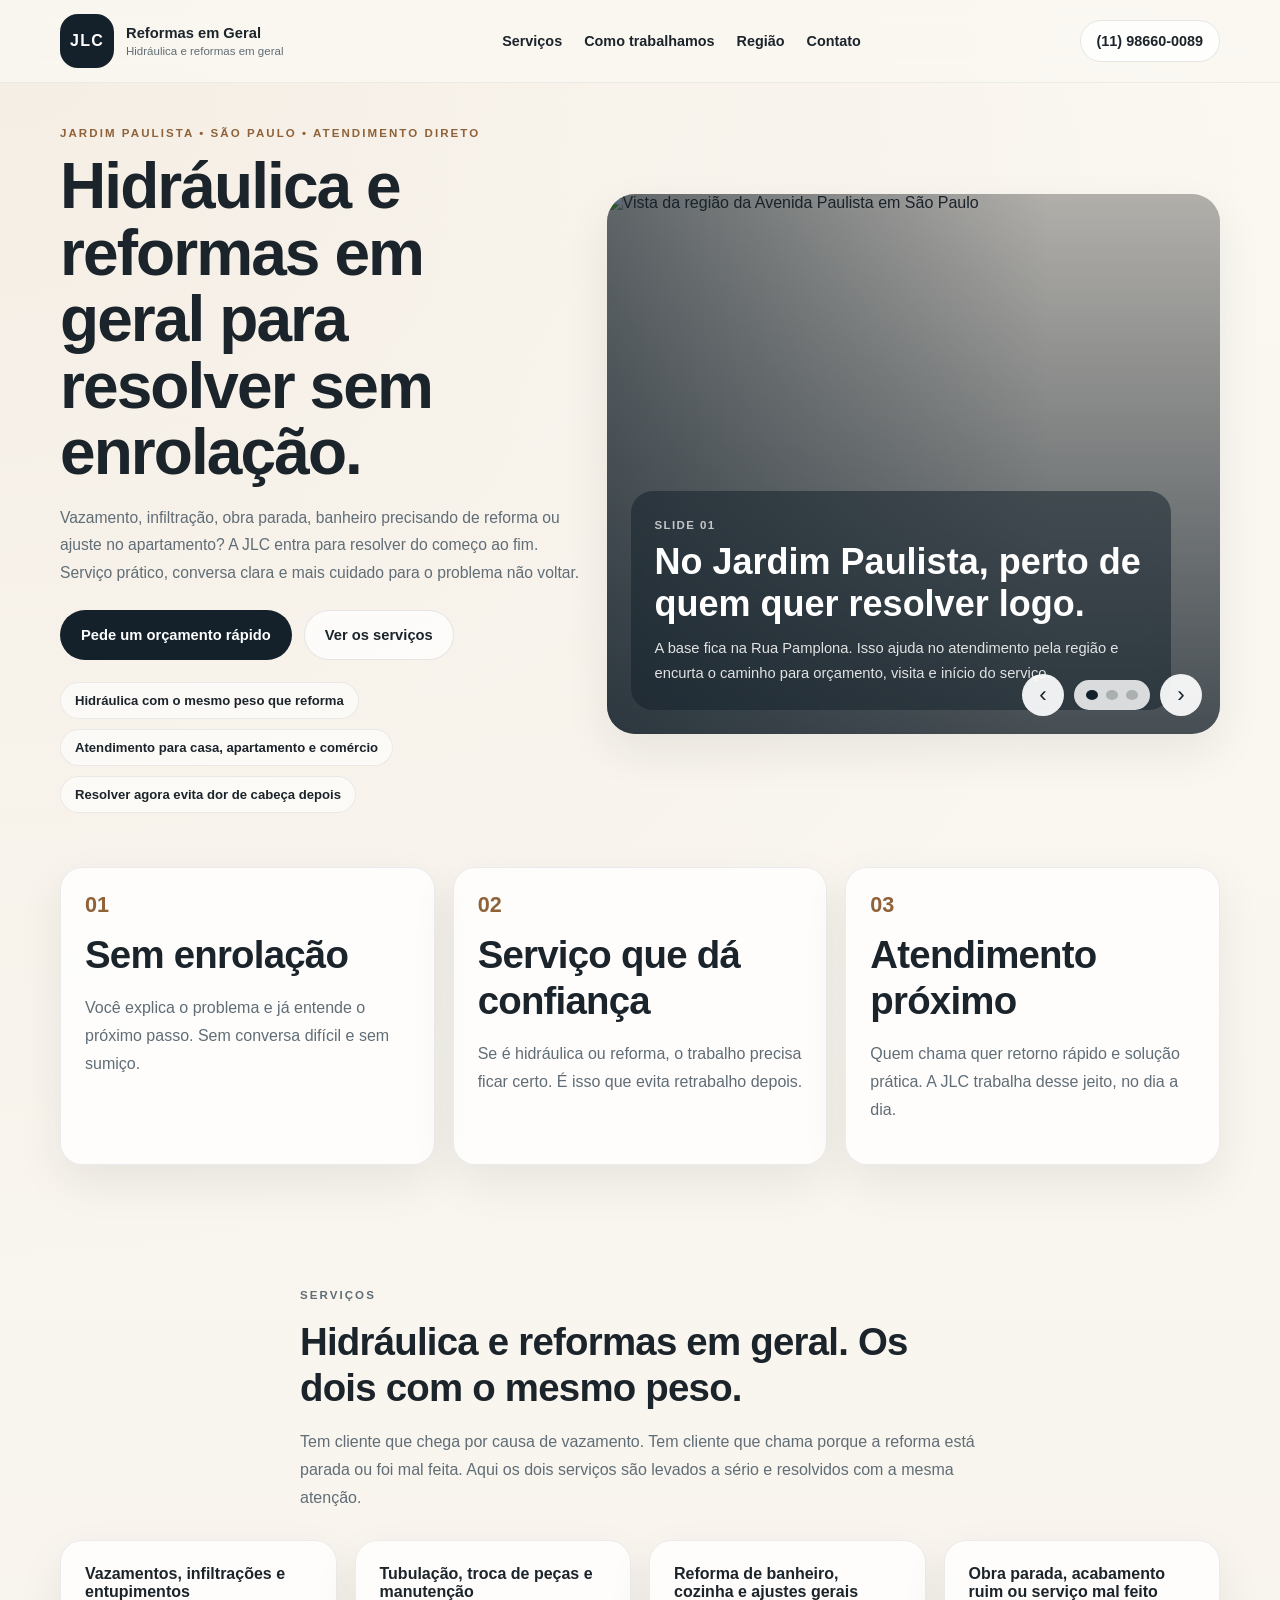
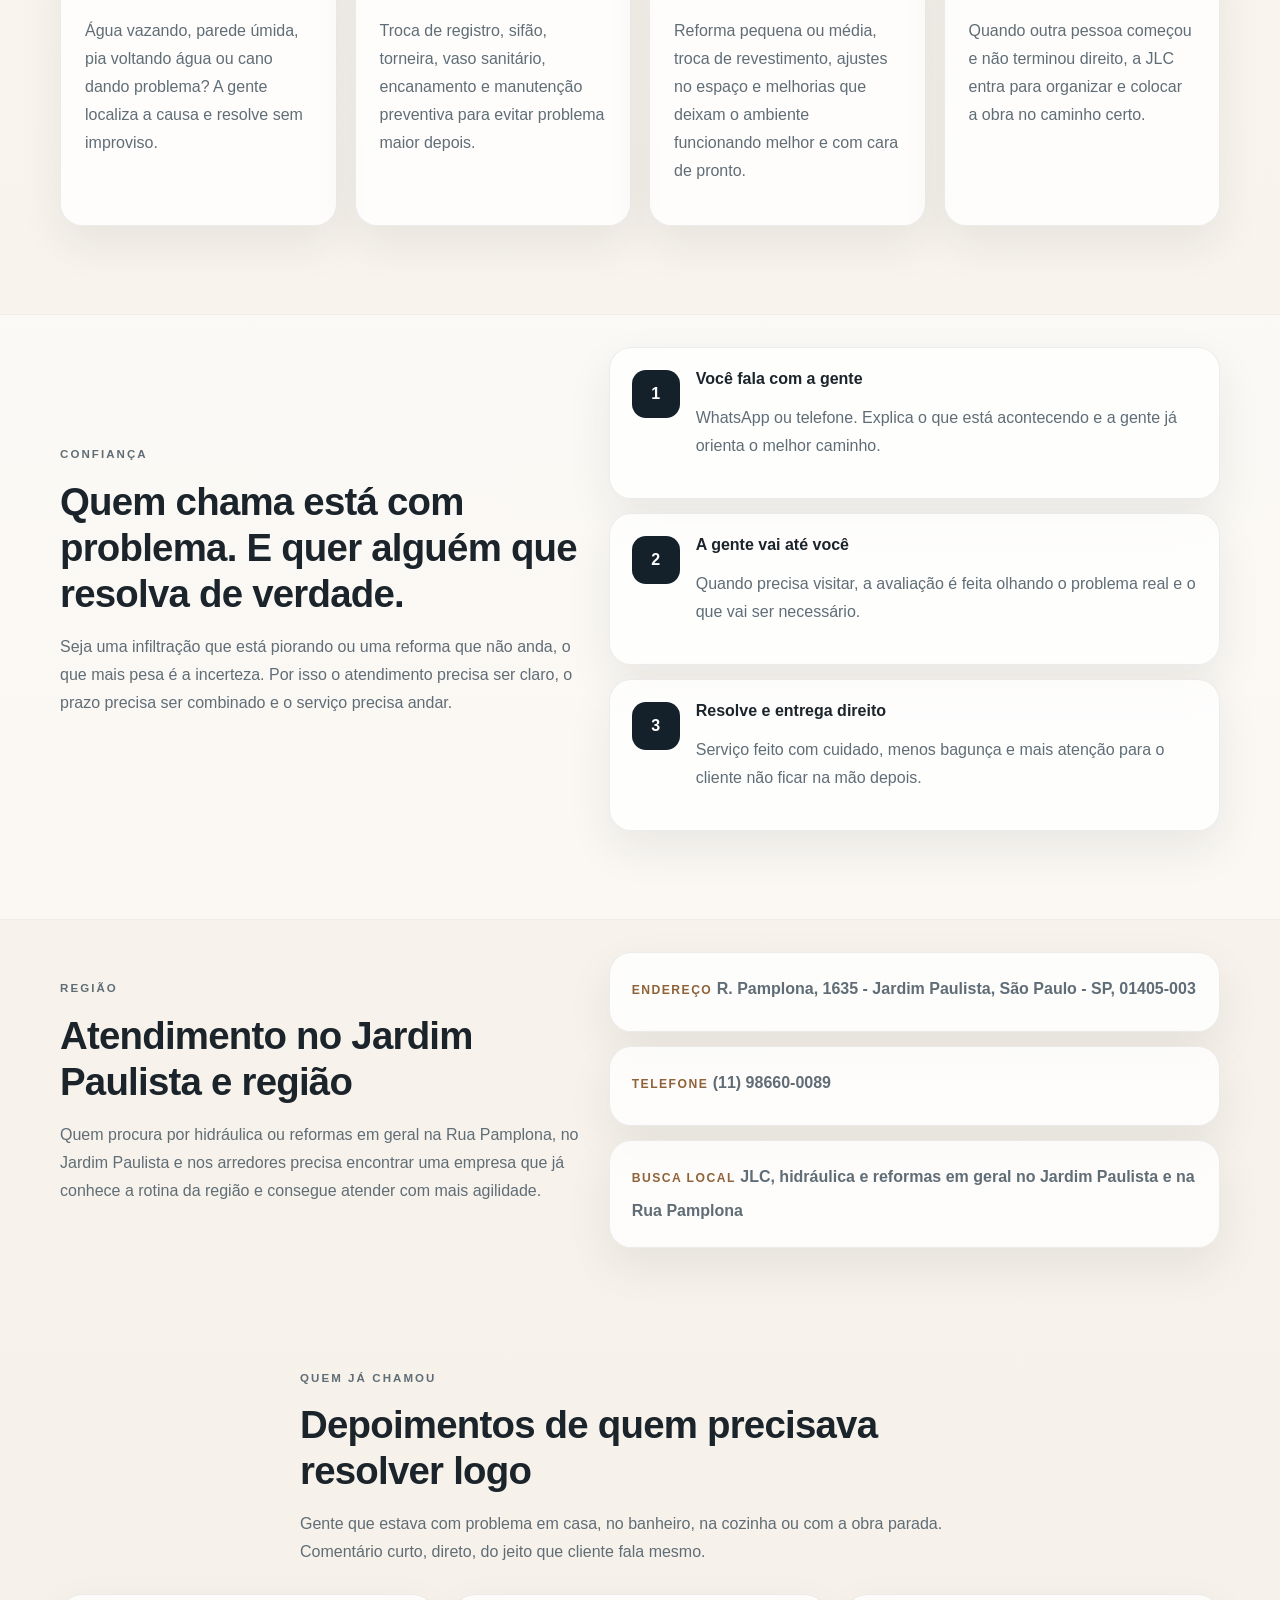
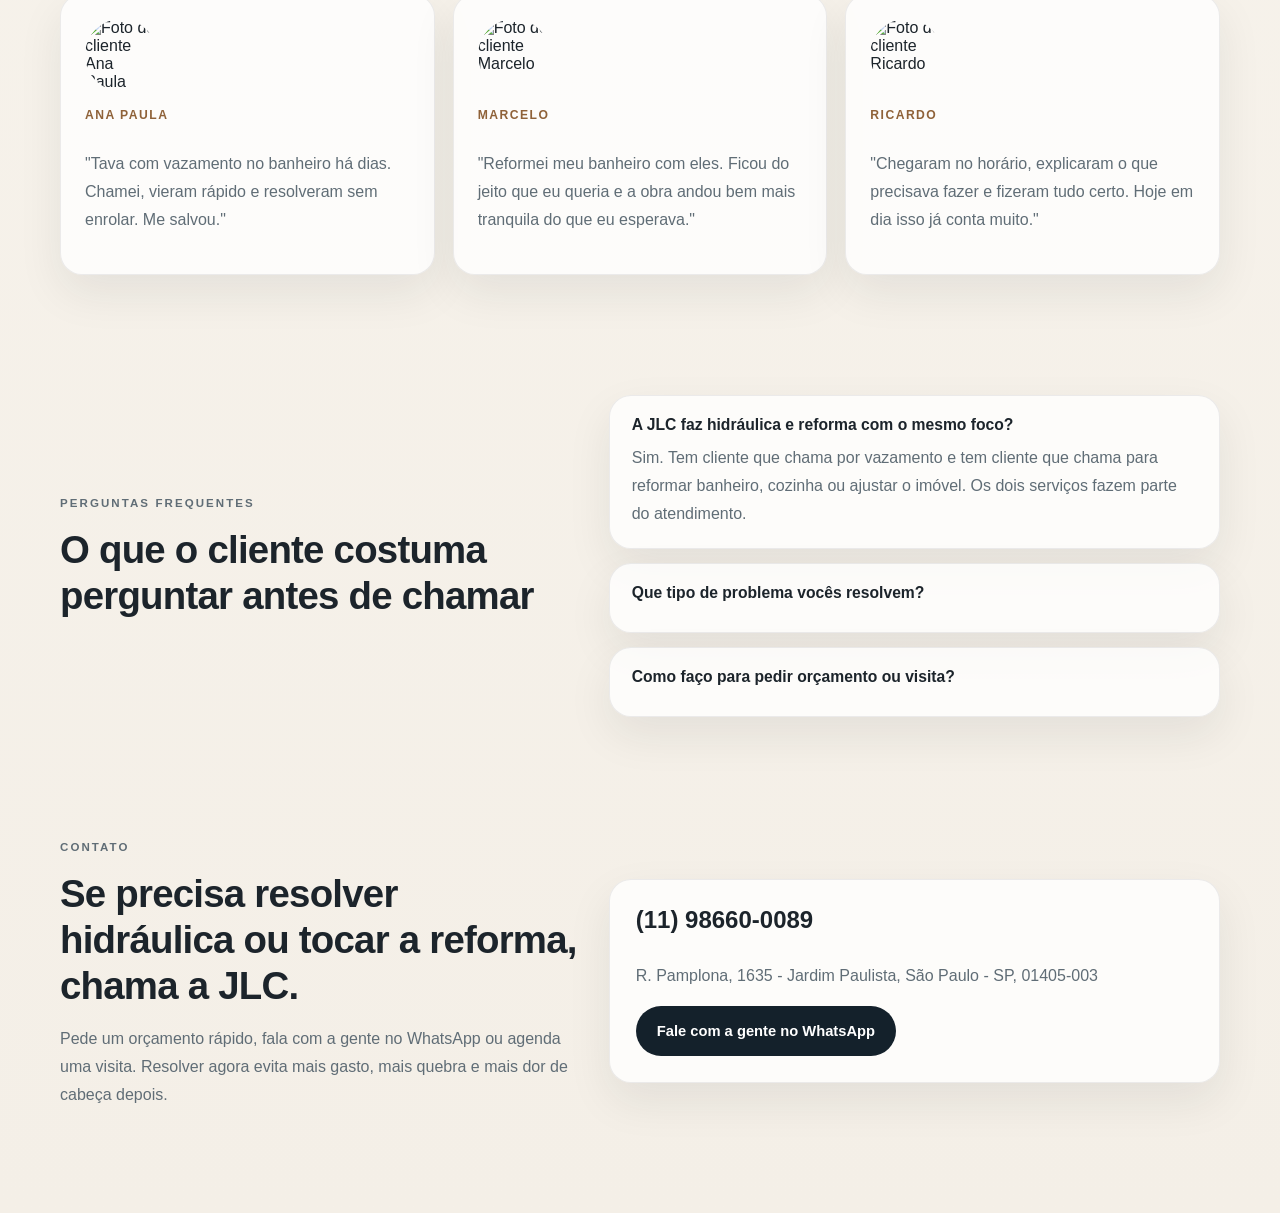
==== index.html @ eac8c49b "first commit: site JLC" ====
<!DOCTYPE html>
<html lang="pt-BR">
  <head>
    <meta charset="UTF-8" />
    <meta name="viewport" content="width=device-width, initial-scale=1.0" />
    <title>JLC Reformas em Geral | Hidráulica e Reformas em Geral no Jardim Paulista</title>
    <meta
      name="description"
      content="JLC Reformas em Geral no Jardim Paulista, São Paulo. Hidráulica e reformas em geral com atendimento direto, serviço bem feito e orçamento rápido no WhatsApp."
    />
    <meta
      name="keywords"
      content="JLC Reformas em Geral, hidráulica Jardim Paulista, reformas em geral Jardins, vazamento São Paulo, reforma banheiro Jardim Paulista"
    />
    <meta name="author" content="JLC Reformas em Geral" />
    <meta name="robots" content="index, follow" />
    <meta property="og:type" content="website" />
    <meta property="og:locale" content="pt_BR" />
    <meta
      property="og:title"
      content="JLC Reformas em Geral | Hidráulica e reformas em geral em São Paulo"
    />
    <meta
      property="og:description"
      content="Hidráulica e reformas em geral no Jardim Paulista, com atendimento direto e rápido."
    />
    <meta name="theme-color" content="#f4efe7" />
    <meta name="referrer" content="strict-origin-when-cross-origin" />
    <meta http-equiv="X-Content-Type-Options" content="nosniff" />
    <meta
      http-equiv="Content-Security-Policy"
      content="default-src 'self'; base-uri 'self'; object-src 'none'; script-src 'self'; style-src 'self' 'unsafe-inline' https://fonts.googleapis.com; font-src 'self' https://fonts.gstatic.com; img-src 'self' data: https://images.pexels.com; connect-src 'self'; upgrade-insecure-requests"
    />
    <meta
      http-equiv="Permissions-Policy"
      content="accelerometer=(), autoplay=(), camera=(), geolocation=(), gyroscope=(), magnetometer=(), microphone=(), payment=(), usb=()"
    />
    <link rel="preconnect" href="https://fonts.googleapis.com" />
    <link rel="preconnect" href="https://fonts.gstatic.com" crossorigin />
    <link
      href="https://fonts.googleapis.com/css2?family=Montserrat:wght@400;500;600;700;800&display=swap"
      rel="stylesheet"
    />
    <link rel="stylesheet" href="styles.css" />
    <script type="application/ld+json">
      {
        "@context": "https://schema.org",
        "@type": "LocalBusiness",
        "name": "JLC Reformas em Geral",
        "telephone": "+55-11-98660-0089",
        "address": {
          "@type": "PostalAddress",
          "streetAddress": "R. Pamplona, 1635 - Jardim Paulista",
          "addressLocality": "São Paulo",
          "addressRegion": "SP",
          "postalCode": "01405-003",
          "addressCountry": "BR"
        },
        "areaServed": "São Paulo",
        "priceRange": "$$",
        "description": "Empresa de reformas em geral com foco em hidráulica, manutenção e reparos no Jardim Paulista e região."
      }
    </script>
  </head>
  <body>
    <header class="site-header">
      <div class="container topbar">
        <a class="brand" href="#topo" aria-label="JLC Reformas em Geral">
          <span class="brand-badge">JLC</span>
          <span class="brand-text">
            <strong>Reformas em Geral</strong>
            <small>Hidráulica e reformas em geral</small>
          </span>
        </a>

        <nav class="nav" aria-label="Principal">
          <a href="#servicos">Serviços</a>
          <a href="#como-trabalhamos">Como trabalhamos</a>
          <a href="#regiao">Região</a>
          <a href="#contato">Contato</a>
        </nav>

        <a class="header-cta" href="tel:+5511986600089">(11) 98660-0089</a>
      </div>
    </header>

    <main id="topo">
      <section class="hero">
        <div class="container hero-shell">
          <div class="hero-copy" data-reveal>
            <p class="eyebrow">Jardim Paulista • São Paulo • atendimento direto</p>
            <h1>Hidráulica e reformas em geral para resolver sem enrolação.</h1>
            <p class="hero-lead">
              Vazamento, infiltração, obra parada, banheiro precisando de reforma ou ajuste no
              apartamento? A JLC entra para resolver do começo ao fim. Serviço prático, conversa
              clara e mais cuidado para o problema não voltar.
            </p>

            <div class="hero-actions">
              <a
                class="button button-primary"
                href="https://wa.me/5511986600089?text=Ol%C3%A1%2C%20quero%20um%20or%C3%A7amento%20com%20a%20JLC%20Reformas%20em%20Geral."
                target="_blank"
                rel="noopener noreferrer"
              >
                Pede um orçamento rápido
              </a>
              <a class="button button-secondary" href="#servicos">Ver os serviços</a>
            </div>

            <ul class="hero-points">
              <li>Hidráulica com o mesmo peso que reforma</li>
              <li>Atendimento para casa, apartamento e comércio</li>
              <li>Resolver agora evita dor de cabeça depois</li>
            </ul>
          </div>

          <div class="hero-slider" aria-label="Carrossel principal">
            <div class="slides">
              <article class="slide is-active" data-slide>
                <img
                  src="https://images.pexels.com/photos/29279918/pexels-photo-29279918.jpeg?auto=compress&cs=tinysrgb&w=1600"
                  alt="Vista da região da Avenida Paulista em São Paulo"
                  width="1600"
                  height="900"
                  fetchpriority="high"
                  decoding="async"
                  referrerpolicy="no-referrer"
                />
                <div class="slide-overlay"></div>
                <div class="slide-content">
                  <span class="slide-tag">Slide 01</span>
                  <h2>No Jardim Paulista, perto de quem quer resolver logo.</h2>
                  <p>
                    A base fica na Rua Pamplona. Isso ajuda no atendimento pela região e encurta o
                    caminho para orçamento, visita e início do serviço.
                  </p>
                </div>
              </article>

              <article class="slide" data-slide>
                <img
                  src="https://images.pexels.com/photos/5493654/pexels-photo-5493654.jpeg?auto=compress&cs=tinysrgb&w=1600"
                  alt="Profissional trabalhando em uma reforma interna"
                  width="1600"
                  height="900"
                  loading="lazy"
                  decoding="async"
                  referrerpolicy="no-referrer"
                />
                <div class="slide-overlay"></div>
                <div class="slide-content">
                  <span class="slide-tag">Slide 02</span>
                  <h2>Vazamento e infiltração não esperam.</h2>
                  <p>
                    Quando a água começa a dar prejuízo, cada hora pesa. A ideia é agir rápido e
                    fazer o serviço direito, sem remendo mal feito.
                  </p>
                </div>
              </article>

              <article class="slide" data-slide>
                <img
                  src="https://images.pexels.com/photos/7214445/pexels-photo-7214445.jpeg?auto=compress&cs=tinysrgb&w=1600"
                  alt="Ambiente pronto após reforma com acabamento limpo"
                  width="1600"
                  height="900"
                  loading="lazy"
                  decoding="async"
                  referrerpolicy="no-referrer"
                />
                <div class="slide-overlay"></div>
                <div class="slide-content">
                  <span class="slide-tag">Slide 03</span>
                  <h2>Se a obra precisa andar, a reforma também entra forte.</h2>
                  <p>
                    Banheiro, cozinha, ajustes no imóvel e melhorias gerais podem ser resolvidos com
                    a mesma equipe. Você chama uma vez e já encaminha tudo.
                  </p>
                </div>
              </article>
            </div>

            <div class="slider-controls">
              <button class="slider-button" type="button" data-action="prev" aria-label="Slide anterior">
                ‹
              </button>
              <div class="slider-dots" aria-label="Indicadores do carrossel">
                <button class="dot is-active" type="button" data-dot="0" aria-label="Ir para slide 1"></button>
                <button class="dot" type="button" data-dot="1" aria-label="Ir para slide 2"></button>
                <button class="dot" type="button" data-dot="2" aria-label="Ir para slide 3"></button>
              </div>
              <button class="slider-button" type="button" data-action="next" aria-label="Próximo slide">
                ›
              </button>
            </div>
          </div>
        </div>
      </section>

      <section class="highlights">
        <div class="container highlights-grid">
          <article class="highlight-card" data-reveal>
            <span>01</span>
            <h2>Sem enrolação</h2>
            <p>Você explica o problema e já entende o próximo passo. Sem conversa difícil e sem sumiço.</p>
          </article>
          <article class="highlight-card" data-reveal>
            <span>02</span>
            <h2>Serviço que dá confiança</h2>
            <p>Se é hidráulica ou reforma, o trabalho precisa ficar certo. É isso que evita retrabalho depois.</p>
          </article>
          <article class="highlight-card" data-reveal>
            <span>03</span>
            <h2>Atendimento próximo</h2>
            <p>Quem chama quer retorno rápido e solução prática. A JLC trabalha desse jeito, no dia a dia.</p>
          </article>
        </div>
      </section>

      <section class="section" id="servicos">
        <div class="container section-head" data-reveal>
          <p class="eyebrow">Serviços</p>
          <h2>Hidráulica e reformas em geral. Os dois com o mesmo peso.</h2>
          <p>
            Tem cliente que chega por causa de vazamento. Tem cliente que chama porque a reforma está
            parada ou foi mal feita. Aqui os dois serviços são levados a sério e resolvidos com a
            mesma atenção.
          </p>
        </div>

        <div class="container services-grid">
          <article class="service-card" data-reveal>
            <h3>Vazamentos, infiltrações e entupimentos</h3>
            <p>
              Água vazando, parede úmida, pia voltando água ou cano dando problema? A gente localiza
              a causa e resolve sem improviso.
            </p>
          </article>
          <article class="service-card" data-reveal>
            <h3>Tubulação, troca de peças e manutenção</h3>
            <p>
              Troca de registro, sifão, torneira, vaso sanitário, encanamento e manutenção
              preventiva para evitar problema maior depois.
            </p>
          </article>
          <article class="service-card" data-reveal>
            <h3>Reforma de banheiro, cozinha e ajustes gerais</h3>
            <p>
              Reforma pequena ou média, troca de revestimento, ajustes no espaço e melhorias que
              deixam o ambiente funcionando melhor e com cara de pronto.
            </p>
          </article>
          <article class="service-card" data-reveal>
            <h3>Obra parada, acabamento ruim ou serviço mal feito</h3>
            <p>
              Quando outra pessoa começou e não terminou direito, a JLC entra para organizar e
              colocar a obra no caminho certo.
            </p>
          </article>
        </div>
      </section>

      <section class="section section-soft" id="como-trabalhamos">
        <div class="container process-layout">
          <div class="process-copy" data-reveal>
            <p class="eyebrow">Confiança</p>
            <h2>Quem chama está com problema. E quer alguém que resolva de verdade.</h2>
            <p>
              Seja uma infiltração que está piorando ou uma reforma que não anda, o que mais pesa é
              a incerteza. Por isso o atendimento precisa ser claro, o prazo precisa ser combinado e
              o serviço precisa andar.
            </p>
          </div>

          <div class="process-steps">
            <article class="step-card" data-reveal>
              <strong>1</strong>
              <div>
                <h3>Você fala com a gente</h3>
                <p>WhatsApp ou telefone. Explica o que está acontecendo e a gente já orienta o melhor caminho.</p>
              </div>
            </article>
            <article class="step-card" data-reveal>
              <strong>2</strong>
              <div>
                <h3>A gente vai até você</h3>
                <p>Quando precisa visitar, a avaliação é feita olhando o problema real e o que vai ser necessário.</p>
              </div>
            </article>
            <article class="step-card" data-reveal>
              <strong>3</strong>
              <div>
                <h3>Resolve e entrega direito</h3>
                <p>Serviço feito com cuidado, menos bagunça e mais atenção para o cliente não ficar na mão depois.</p>
              </div>
            </article>
          </div>
        </div>
      </section>

      <section class="section" id="regiao">
        <div class="container local-layout">
          <div class="section-head section-head-left" data-reveal>
            <p class="eyebrow">Região</p>
            <h2>Atendimento no Jardim Paulista e região</h2>
            <p>
              Quem procura por hidráulica ou reformas em geral na Rua Pamplona, no Jardim Paulista e
              nos arredores precisa encontrar uma empresa que já conhece a rotina da região e
              consegue atender com mais agilidade.
            </p>
          </div>

          <div class="local-cards">
            <article class="local-card" data-reveal>
              <span>Endereço</span>
              <strong>R. Pamplona, 1635 - Jardim Paulista, São Paulo - SP, 01405-003</strong>
            </article>
            <article class="local-card" data-reveal>
              <span>Telefone</span>
              <strong><a href="tel:+5511986600089">(11) 98660-0089</a></strong>
            </article>
            <article class="local-card" data-reveal>
              <span>Busca local</span>
              <strong>JLC, hidráulica e reformas em geral no Jardim Paulista e na Rua Pamplona</strong>
            </article>
          </div>
        </div>
      </section>

      <section class="section reviews">
        <div class="container section-head" data-reveal>
          <p class="eyebrow">Quem já chamou</p>
          <h2>Depoimentos de quem precisava resolver logo</h2>
          <p>
            Gente que estava com problema em casa, no banheiro, na cozinha ou com a obra parada.
            Comentário curto, direto, do jeito que cliente fala mesmo.
          </p>
        </div>

        <div class="container review-grid">
          <article class="review-card" data-reveal>
            <img
              src="https://images.pexels.com/photos/33716419/pexels-photo-33716419.jpeg?auto=compress&cs=tinysrgb&w=240"
              alt="Foto de cliente Ana Paula"
              width="88"
              height="88"
              loading="lazy"
              decoding="async"
              referrerpolicy="no-referrer"
            />
            <span>Ana Paula</span>
            <p>"Tava com vazamento no banheiro há dias. Chamei, vieram rápido e resolveram sem enrolar. Me salvou."</p>
          </article>
          <article class="review-card" data-reveal>
            <img
              src="https://images.pexels.com/photos/31684417/pexels-photo-31684417.jpeg?auto=compress&cs=tinysrgb&w=240"
              alt="Foto de cliente Marcelo"
              width="88"
              height="88"
              loading="lazy"
              decoding="async"
              referrerpolicy="no-referrer"
            />
            <span>Marcelo</span>
            <p>"Reformei meu banheiro com eles. Ficou do jeito que eu queria e a obra andou bem mais tranquila do que eu esperava."</p>
          </article>
          <article class="review-card" data-reveal>
            <img
              src="https://images.pexels.com/photos/29284321/pexels-photo-29284321.jpeg?auto=compress&cs=tinysrgb&w=240"
              alt="Foto de cliente Ricardo"
              width="88"
              height="88"
              loading="lazy"
              decoding="async"
              referrerpolicy="no-referrer"
            />
            <span>Ricardo</span>
            <p>"Chegaram no horário, explicaram o que precisava fazer e fizeram tudo certo. Hoje em dia isso já conta muito."</p>
          </article>
        </div>
      </section>

      <section class="section faq-section">
        <div class="container faq-layout">
          <div class="section-head section-head-left" data-reveal>
            <p class="eyebrow">Perguntas frequentes</p>
            <h2>O que o cliente costuma perguntar antes de chamar</h2>
          </div>

          <div class="faq-list">
            <details open data-reveal>
              <summary>A JLC faz hidráulica e reforma com o mesmo foco?</summary>
              <p>
                Sim. Tem cliente que chama por vazamento e tem cliente que chama para reformar
                banheiro, cozinha ou ajustar o imóvel. Os dois serviços fazem parte do atendimento.
              </p>
            </details>
            <details data-reveal>
              <summary>Que tipo de problema vocês resolvem?</summary>
              <p>
                Vazamento, infiltração, entupimento, troca de tubulação, reforma de banheiro,
                cozinha, ajustes gerais e situações em que a obra ficou mal feita ou parada.
              </p>
            </details>
            <details data-reveal>
              <summary>Como faço para pedir orçamento ou visita?</summary>
              <p>
                O jeito mais rápido é falar com a gente no WhatsApp ou ligar no número
                <a href="tel:+5511986600089">(11) 98660-0089</a>.
              </p>
            </details>
          </div>
        </div>
      </section>
    </main>

    <footer class="site-footer" id="contato">
      <div class="container footer-shell">
        <div class="footer-copy" data-reveal>
          <p class="eyebrow">Contato</p>
          <h2>Se precisa resolver hidráulica ou tocar a reforma, chama a JLC.</h2>
          <p>
            Pede um orçamento rápido, fala com a gente no WhatsApp ou agenda uma visita. Resolver
            agora evita mais gasto, mais quebra e mais dor de cabeça depois.
          </p>
        </div>

        <div class="footer-card" data-reveal>
          <a class="footer-phone" href="tel:+5511986600089">(11) 98660-0089</a>
          <p>R. Pamplona, 1635 - Jardim Paulista, São Paulo - SP, 01405-003</p>
          <a
            class="button button-primary"
            href="https://wa.me/5511986600089?text=Ol%C3%A1%2C%20quero%20um%20or%C3%A7amento%20com%20a%20JLC%20Reformas%20em%20Geral."
            target="_blank"
            rel="noopener noreferrer"
          >
            Fale com a gente no WhatsApp
          </a>
        </div>
      </div>
    </footer>

    <script src="script.min.js" defer></script>
  </body>
</html>
---- styles.css ----
:root {
  --bg: #f4efe7;
  --bg-soft: #fbf8f2;
  --surface: #ffffff;
  --surface-strong: #14212b;
  --text: #1c242b;
  --muted: #606d76;
  --line: rgba(28, 36, 43, 0.1);
  --accent: #a97546;
  --accent-dark: #8f6239;
  --shadow: 0 18px 45px rgba(22, 34, 44, 0.08);
  --radius-xl: 28px;
  --radius-lg: 22px;
  --radius-md: 16px;
  --container: min(1160px, calc(100vw - 32px));
}

* {
  box-sizing: border-box;
}

html {
  scroll-behavior: smooth;
}

body {
  margin: 0;
  font-family: "Montserrat", sans-serif;
  color: var(--text);
  background:
    radial-gradient(circle at top left, rgba(169, 117, 70, 0.08), transparent 28%),
    linear-gradient(180deg, var(--bg-soft) 0%, var(--bg) 100%);
}

img {
  display: block;
  max-width: 100%;
}

a {
  color: inherit;
  text-decoration: none;
}

button,
a {
  -webkit-tap-highlight-color: transparent;
}

.container {
  width: var(--container);
  margin: 0 auto;
}

.site-header {
  position: sticky;
  top: 0;
  z-index: 20;
  backdrop-filter: blur(14px);
  background: rgba(251, 248, 242, 0.82);
  border-bottom: 1px solid rgba(28, 36, 43, 0.06);
}

.topbar {
  display: flex;
  align-items: center;
  justify-content: space-between;
  gap: 18px;
  min-height: 82px;
}

.brand {
  display: inline-flex;
  align-items: center;
  gap: 12px;
}

.brand-badge {
  display: inline-flex;
  align-items: center;
  justify-content: center;
  width: 54px;
  height: 54px;
  border-radius: 18px;
  background: var(--surface-strong);
  color: #fff;
  font-size: 1rem;
  font-weight: 800;
  letter-spacing: 0.08em;
}

.brand-text {
  display: grid;
  gap: 4px;
}

.brand-text strong {
  font-size: 0.92rem;
  font-weight: 700;
}

.brand-text small {
  color: var(--muted);
  font-size: 0.72rem;
  font-weight: 500;
}

.nav {
  display: flex;
  align-items: center;
  gap: 22px;
}

.nav a,
.header-cta {
  font-size: 0.9rem;
  font-weight: 600;
  transition: color 180ms ease, transform 180ms ease;
}

.nav a:hover,
.header-cta:hover {
  color: var(--accent-dark);
}

.header-cta {
  padding: 12px 16px;
  border: 1px solid var(--line);
  border-radius: 999px;
  background: rgba(255, 255, 255, 0.7);
}

.hero {
  padding: 32px 0 22px;
}

.hero-shell {
  display: grid;
  gap: 24px;
}

.hero-copy {
  max-width: 640px;
  padding-top: 12px;
}

.eyebrow {
  margin: 0 0 14px;
  color: var(--accent-dark);
  font-size: 0.72rem;
  font-weight: 700;
  letter-spacing: 0.18em;
  text-transform: uppercase;
}

h1,
h2,
h3 {
  margin: 0;
}

h1 {
  max-width: 12ch;
  font-size: clamp(2.25rem, 5vw, 4rem);
  line-height: 1.04;
  letter-spacing: -0.03em;
}

.hero-lead,
.section-head p,
.highlight-card p,
.service-card p,
.process-copy p,
.step-card p,
.local-card strong,
.review-card p,
.faq-list p,
.footer-copy p,
.footer-card p {
  color: var(--muted);
  line-height: 1.75;
}

.hero-lead {
  margin: 18px 0 24px;
  font-size: 0.98rem;
}

.hero-actions {
  display: flex;
  flex-wrap: wrap;
  gap: 12px;
}

.button,
.slider-button,
.dot,
.faq-list summary {
  transition:
    transform 180ms ease,
    background-color 180ms ease,
    border-color 180ms ease,
    color 180ms ease,
    opacity 180ms ease;
}

.button {
  display: inline-flex;
  align-items: center;
  justify-content: center;
  min-height: 50px;
  padding: 0 20px;
  border: 1px solid transparent;
  border-radius: 999px;
  font-size: 0.92rem;
  font-weight: 700;
}

.button:hover,
.slider-button:hover,
.dot:hover {
  transform: translateY(-2px);
}

.button-primary {
  background: var(--surface-strong);
  color: #fff;
}

.button-primary:hover {
  background: #0f1a22;
}

.button-secondary {
  border-color: var(--line);
  background: rgba(255, 255, 255, 0.72);
}

.button-secondary:hover {
  border-color: rgba(28, 36, 43, 0.2);
}

.hero-points {
  display: flex;
  flex-wrap: wrap;
  gap: 10px;
  margin: 22px 0 0;
  padding: 0;
  list-style: none;
}

.hero-points li {
  padding: 10px 14px;
  border: 1px solid rgba(28, 36, 43, 0.08);
  border-radius: 999px;
  background: rgba(255, 255, 255, 0.6);
  font-size: 0.82rem;
  font-weight: 600;
}

.hero-slider {
  position: relative;
  overflow: hidden;
  min-height: 540px;
  border-radius: var(--radius-xl);
  box-shadow: var(--shadow);
  background: #d6d0c8;
}

.slides {
  position: relative;
  min-height: 540px;
}

.slide {
  position: absolute;
  inset: 0;
  opacity: 0;
  pointer-events: none;
  transform: scale(1.02);
  transition: opacity 500ms ease, transform 500ms ease;
}

.slide.is-active {
  opacity: 1;
  pointer-events: auto;
  transform: scale(1);
}

.slide img {
  width: 100%;
  height: 100%;
  object-fit: cover;
}

.slide-overlay {
  position: absolute;
  inset: 0;
  background:
    linear-gradient(180deg, rgba(20, 33, 43, 0.12) 0%, rgba(20, 33, 43, 0.72) 100%),
    linear-gradient(90deg, rgba(20, 33, 43, 0.56) 0%, rgba(20, 33, 43, 0.08) 72%);
}

.slide-content {
  position: absolute;
  left: 24px;
  right: 24px;
  bottom: 24px;
  max-width: 540px;
  padding: 24px;
  border-radius: var(--radius-lg);
  background: rgba(20, 33, 43, 0.52);
  color: #fff;
  backdrop-filter: blur(12px);
}

.slide-tag {
  display: inline-flex;
  margin-bottom: 10px;
  font-size: 0.72rem;
  font-weight: 700;
  letter-spacing: 0.12em;
  text-transform: uppercase;
  color: rgba(255, 255, 255, 0.72);
}

.slide-content h2 {
  font-size: clamp(1.5rem, 3vw, 2.25rem);
  line-height: 1.15;
}

.slide-content p {
  margin: 12px 0 0;
  font-size: 0.92rem;
  line-height: 1.7;
  color: rgba(255, 255, 255, 0.86);
}

.slider-controls {
  position: absolute;
  right: 18px;
  bottom: 18px;
  display: flex;
  align-items: center;
  gap: 10px;
  z-index: 2;
}

.slider-button,
.dot {
  border: 0;
  cursor: pointer;
}

.slider-button {
  width: 42px;
  height: 42px;
  border-radius: 50%;
  background: rgba(255, 255, 255, 0.92);
  color: var(--surface-strong);
  font-size: 1.4rem;
  line-height: 1;
}

.slider-dots {
  display: flex;
  gap: 8px;
  padding: 10px 12px;
  border-radius: 999px;
  background: rgba(255, 255, 255, 0.82);
}

.dot {
  width: 10px;
  height: 10px;
  border-radius: 50%;
  background: rgba(20, 33, 43, 0.24);
}

.dot.is-active {
  background: var(--surface-strong);
}

.highlights,
.section,
.site-footer {
  padding: 32px 0 88px;
}

.highlights-grid,
.services-grid,
.review-grid {
  display: grid;
  gap: 18px;
}

.highlight-card,
.service-card,
.step-card,
.local-card,
.review-card,
.faq-list details,
.footer-card {
  border: 1px solid rgba(28, 36, 43, 0.08);
  border-radius: var(--radius-lg);
  background: rgba(255, 255, 255, 0.78);
  box-shadow: var(--shadow);
}

.highlight-card,
.service-card,
.review-card {
  padding: 24px;
}

.review-card img {
  width: 72px;
  height: 72px;
  margin-bottom: 14px;
  border-radius: 50%;
  object-fit: cover;
}

.highlight-card span {
  display: inline-flex;
  margin-bottom: 14px;
  color: var(--accent-dark);
  font-size: 1.35rem;
  font-weight: 700;
}

.highlight-card h2,
.section-head h2,
.process-copy h2,
.footer-copy h2 {
  font-size: clamp(1.6rem, 3vw, 2.4rem);
  line-height: 1.2;
  letter-spacing: -0.02em;
}

.highlight-card h2,
.service-card h3,
.step-card h3,
.faq-list summary {
  margin-bottom: 10px;
}

.section-head {
  max-width: 680px;
  margin-bottom: 28px;
}

.section-head-left {
  margin-bottom: 0;
}

.services-grid {
  grid-template-columns: repeat(4, 1fr);
}

.service-card h3,
.step-card h3,
.local-card span,
.review-card span {
  font-size: 1rem;
  font-weight: 700;
}

.section-soft {
  background: rgba(255, 255, 255, 0.42);
  border-top: 1px solid rgba(28, 36, 43, 0.05);
  border-bottom: 1px solid rgba(28, 36, 43, 0.05);
}

.process-layout,
.local-layout,
.faq-layout,
.footer-shell {
  display: grid;
  gap: 28px;
}

.process-steps,
.local-cards,
.faq-list {
  display: grid;
  gap: 14px;
}

.step-card {
  display: grid;
  grid-template-columns: 48px 1fr;
  gap: 16px;
  padding: 22px;
}

.step-card strong {
  display: inline-flex;
  align-items: center;
  justify-content: center;
  width: 48px;
  height: 48px;
  border-radius: 14px;
  background: var(--surface-strong);
  color: #fff;
  font-size: 1rem;
}

.local-card {
  padding: 22px;
}

.local-card span,
.review-card span {
  display: inline-flex;
  margin-bottom: 12px;
  color: var(--accent-dark);
  font-size: 0.76rem;
  letter-spacing: 0.12em;
  text-transform: uppercase;
}

.review-grid {
  grid-template-columns: repeat(3, 1fr);
}

.faq-list details {
  padding: 20px 22px;
}

.faq-list summary {
  cursor: pointer;
  list-style: none;
  font-size: 0.98rem;
  font-weight: 700;
}

.faq-list summary::-webkit-details-marker {
  display: none;
}

.faq-list p {
  margin: 10px 0 0;
}

.footer-copy {
  max-width: 540px;
}

.footer-card {
  padding: 26px;
}

.footer-phone {
  display: inline-flex;
  margin-bottom: 12px;
  font-size: 1.5rem;
  font-weight: 800;
}

[data-reveal] {
  opacity: 0;
  transform: translateY(18px);
  transition: opacity 500ms ease, transform 500ms ease;
}

[data-reveal].is-visible {
  opacity: 1;
  transform: translateY(0);
}

@media (min-width: 860px) {
  .hero-shell,
  .process-layout,
  .local-layout,
  .faq-layout,
  .footer-shell {
    grid-template-columns: minmax(0, 0.92fr) minmax(0, 1.08fr);
    align-items: center;
  }

  .highlights-grid {
    grid-template-columns: repeat(3, 1fr);
  }
}

@media (max-width: 1024px) {
  .services-grid {
    grid-template-columns: repeat(2, 1fr);
  }

  .review-grid {
    grid-template-columns: 1fr;
  }
}

@media (max-width: 859px) {
  .site-header {
    position: static;
  }

  .topbar {
    flex-wrap: wrap;
    padding: 16px 0;
  }

  .nav {
    width: 100%;
    flex-wrap: wrap;
    gap: 12px 18px;
    order: 3;
  }

  .header-cta {
    margin-left: auto;
  }
}

@media (max-width: 680px) {
  .hero {
    padding-top: 20px;
  }

  .hero-slider,
  .slides {
    min-height: 460px;
  }

  .slide-content {
    left: 16px;
    right: 16px;
    bottom: 70px;
    padding: 18px;
  }

  .slider-controls {
    left: 16px;
    right: 16px;
    justify-content: space-between;
  }

  .services-grid {
    grid-template-columns: 1fr;
  }

  .hero-actions,
  .hero-actions .button,
  .footer-card .button {
    width: 100%;
  }

  .site-footer,
  .section,
  .highlights {
    padding-bottom: 72px;
  }
}

@media (prefers-reduced-motion: reduce) {
  html {
    scroll-behavior: auto;
  }

  *,
  *::before,
  *::after {
    animation: none !important;
    transition: none !important;
  }
}
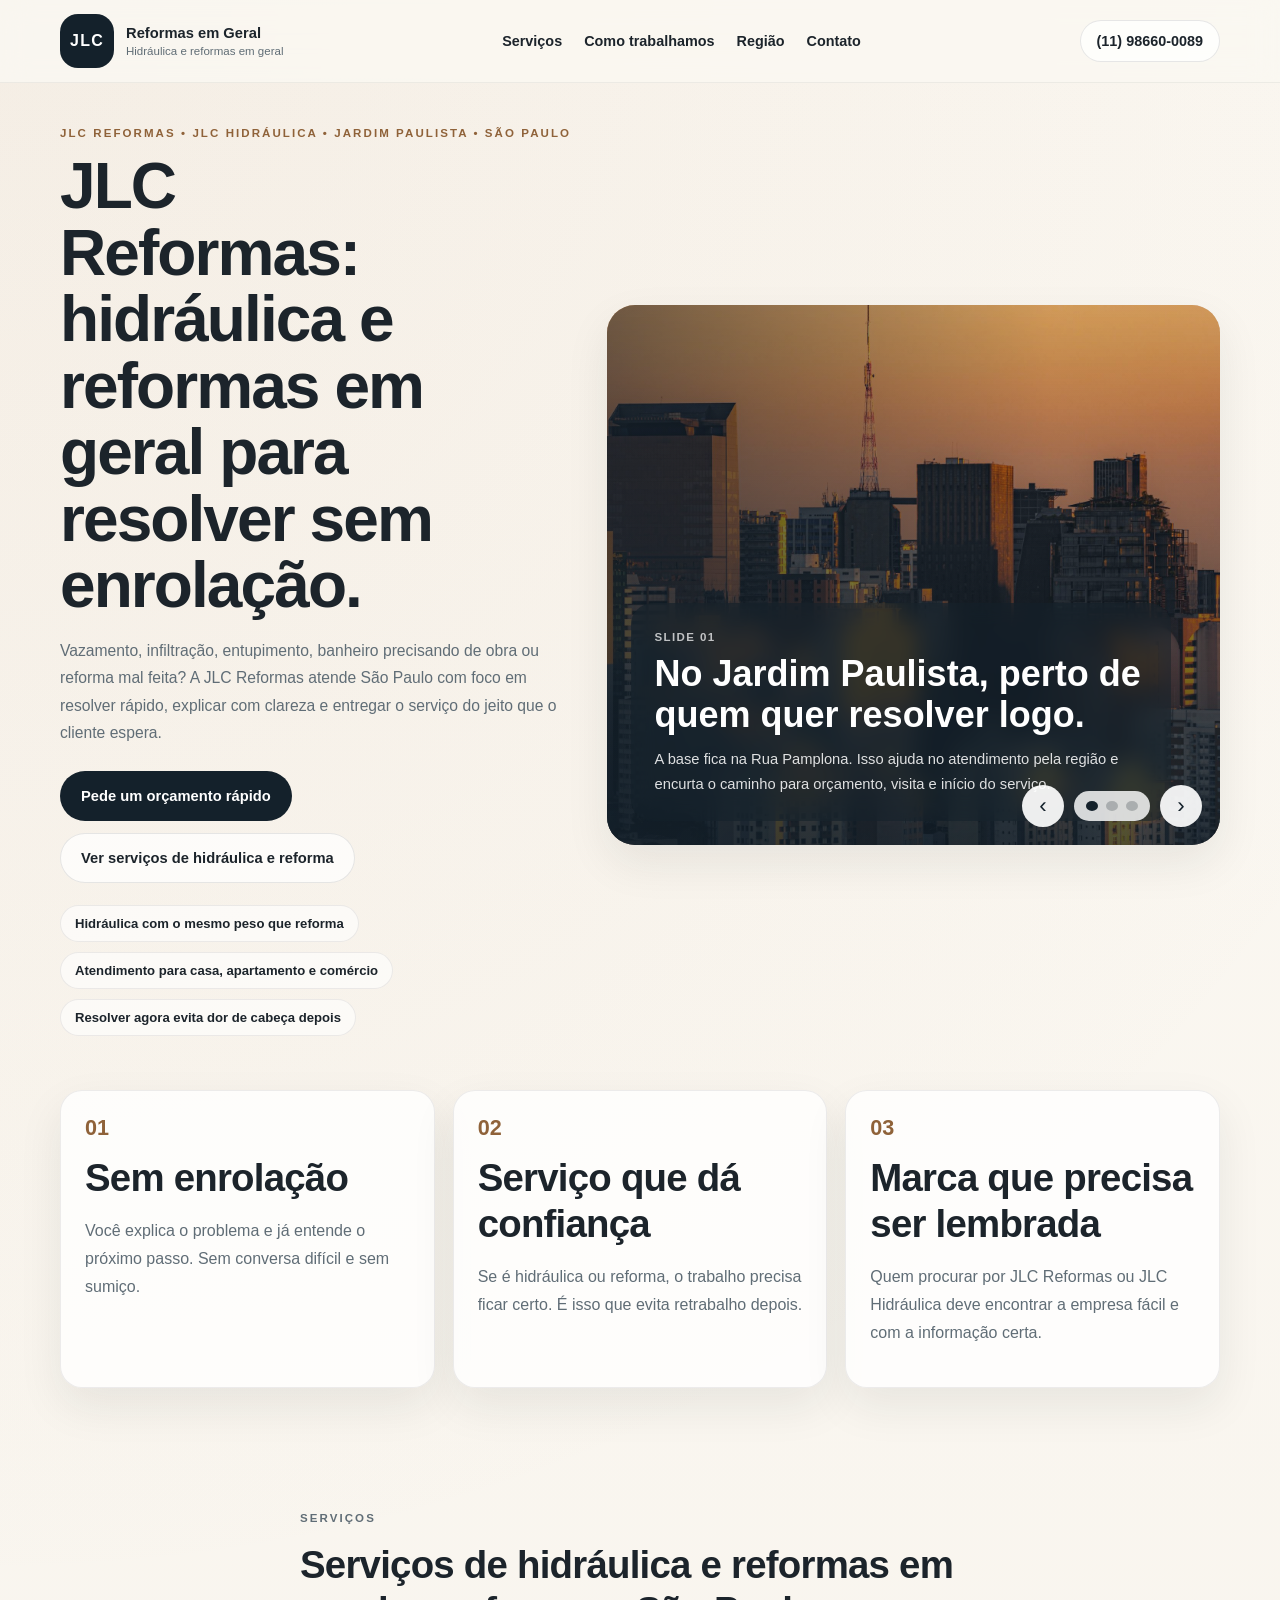
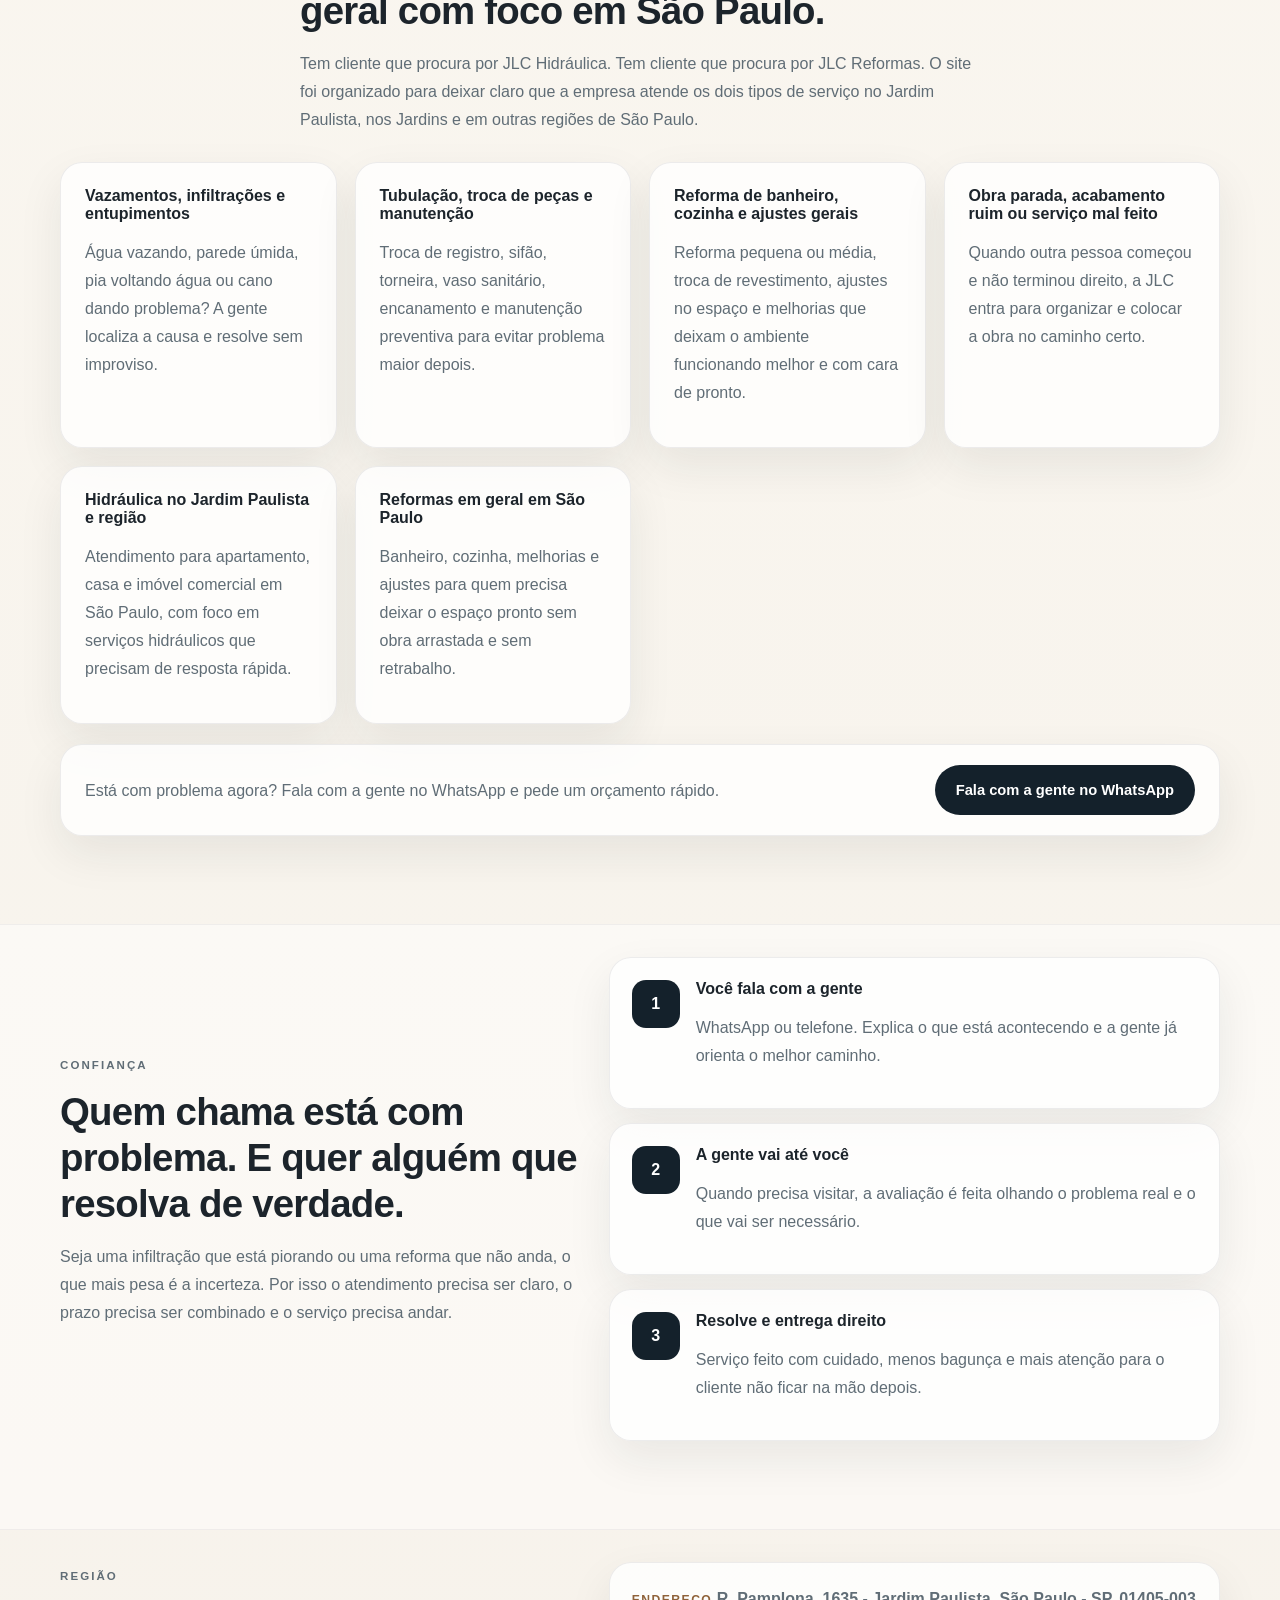
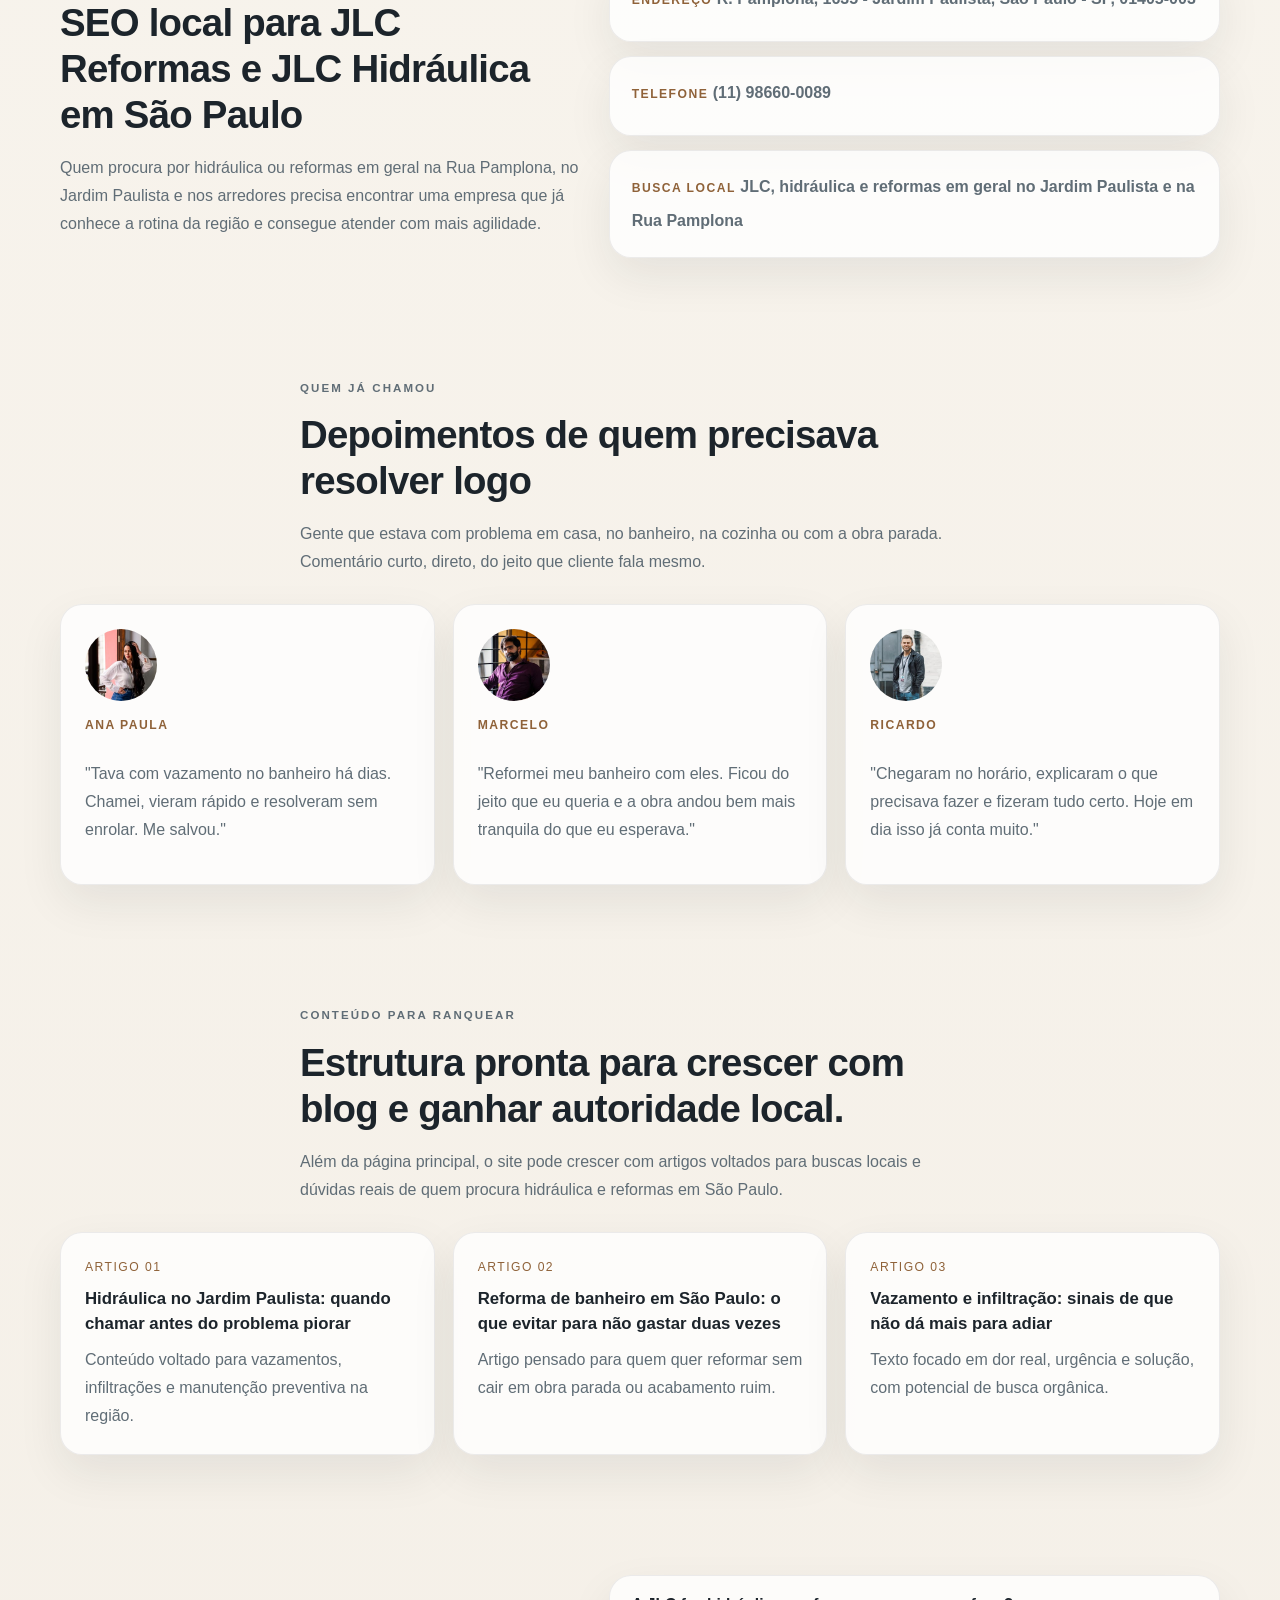
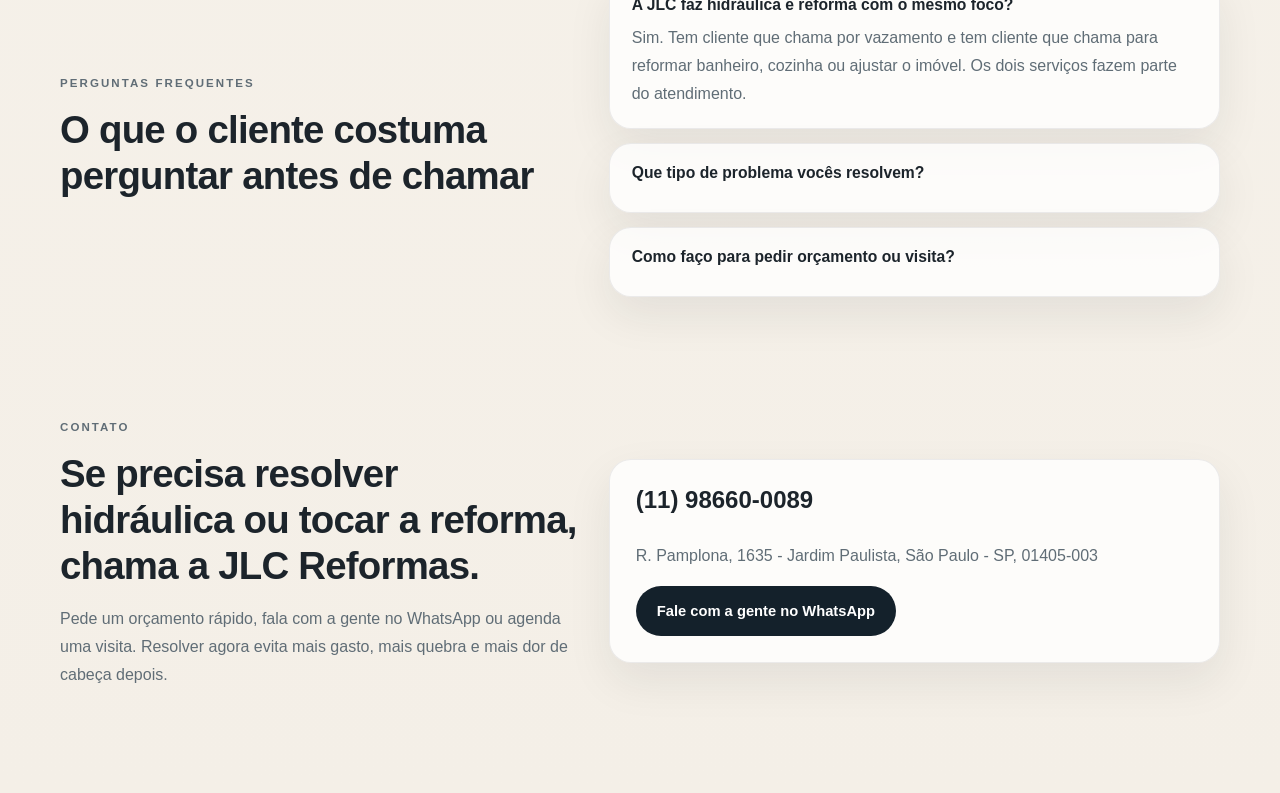
==== commit db5d0058: "Fix: Implementation in SEO for performce site" ====
--- a/index.html
+++ b/index.html
@@ -14,8 +14,13 @@
     />
     <meta name="author" content="JLC Reformas em Geral" />
     <meta name="robots" content="index, follow" />
+    <meta
+      name="googlebot"
+      content="index,follow,max-snippet:-1,max-image-preview:large,max-video-preview:-1"
+    />
     <meta property="og:type" content="website" />
     <meta property="og:locale" content="pt_BR" />
+    <meta property="og:site_name" content="JLC Reformas em Geral" />
     <meta
       property="og:title"
       content="JLC Reformas em Geral | Hidráulica e reformas em geral em São Paulo"
@@ -23,18 +28,38 @@
     <meta
       property="og:description"
       content="Hidráulica e reformas em geral no Jardim Paulista, com atendimento direto e rápido."
+    />
+    <meta property="og:url" content="https://jlcreformasemgeral.site/" />
+    <meta
+      property="og:image"
+      content="https://jlcreformasemgeral.site/assets/og-cover.svg"
+    />
+    <meta property="og:image:alt" content="JLC Reformas em Geral em São Paulo" />
+    <meta name="twitter:card" content="summary_large_image" />
+    <meta
+      name="twitter:title"
+      content="JLC Reformas em Geral | JLC Reformas e JLC Hidráulica em São Paulo"
+    />
+    <meta
+      name="twitter:description"
+      content="Empresa do Jardim Paulista focada em hidráulica e reformas em geral com atendimento rápido em São Paulo."
+    />
+    <meta
+      name="twitter:image"
+      content="https://jlcreformasemgeral.site/assets/og-cover.svg"
     />
     <meta name="theme-color" content="#f4efe7" />
     <meta name="referrer" content="strict-origin-when-cross-origin" />
     <meta http-equiv="X-Content-Type-Options" content="nosniff" />
     <meta
       http-equiv="Content-Security-Policy"
-      content="default-src 'self'; base-uri 'self'; object-src 'none'; script-src 'self'; style-src 'self' 'unsafe-inline' https://fonts.googleapis.com; font-src 'self' https://fonts.gstatic.com; img-src 'self' data: https://images.pexels.com; connect-src 'self'; upgrade-insecure-requests"
+      content="default-src 'self'; base-uri 'self'; object-src 'none'; script-src 'self' 'unsafe-inline'; style-src 'self' 'unsafe-inline' https://fonts.googleapis.com; font-src 'self' https://fonts.gstatic.com; img-src 'self' data:; connect-src 'self'; upgrade-insecure-requests"
     />
     <meta
       http-equiv="Permissions-Policy"
       content="accelerometer=(), autoplay=(), camera=(), geolocation=(), gyroscope=(), magnetometer=(), microphone=(), payment=(), usb=()"
     />
+    <link rel="canonical" href="https://jlcreformasemgeral.site/" />
     <link rel="preconnect" href="https://fonts.googleapis.com" />
     <link rel="preconnect" href="https://fonts.gstatic.com" crossorigin />
     <link
@@ -43,26 +68,99 @@
     />
     <link rel="stylesheet" href="styles.css" />
     <script type="application/ld+json">
-      {
-        "@context": "https://schema.org",
-        "@type": "LocalBusiness",
-        "name": "JLC Reformas em Geral",
-        "telephone": "+55-11-98660-0089",
-        "address": {
-          "@type": "PostalAddress",
-          "streetAddress": "R. Pamplona, 1635 - Jardim Paulista",
-          "addressLocality": "São Paulo",
-          "addressRegion": "SP",
-          "postalCode": "01405-003",
-          "addressCountry": "BR"
+      [
+        {
+          "@context": "https://schema.org",
+          "@type": ["LocalBusiness", "Plumber", "GeneralContractor"],
+          "@id": "https://jlcreformasemgeral.site/#localbusiness",
+          "name": "JLC Reformas em Geral",
+          "url": "https://jlcreformasemgeral.site/",
+          "image": [
+            "https://jlcreformasemgeral.site/assets/hero-paulista.jpg",
+            "https://jlcreformasemgeral.site/assets/hero-obra.jpg",
+            "https://jlcreformasemgeral.site/assets/hero-resultado.jpg"
+          ],
+          "telephone": "+55-11-98660-0089",
+          "priceRange": "$$",
+          "address": {
+            "@type": "PostalAddress",
+            "streetAddress": "R. Pamplona, 1635 - Jardim Paulista",
+            "addressLocality": "São Paulo",
+            "addressRegion": "SP",
+            "postalCode": "01405-003",
+            "addressCountry": "BR"
+          },
+          "areaServed": [
+            "Jardim Paulista",
+            "Jardins",
+            "São Paulo",
+            "SP"
+          ],
+          "description": "JLC Reformas em Geral atende São Paulo com foco em hidráulica, vazamentos, infiltrações, entupimentos e reformas em geral.",
+          "hasOfferCatalog": {
+            "@type": "OfferCatalog",
+            "name": "Serviços JLC Reformas",
+            "itemListElement": [
+              {
+                "@type": "Offer",
+                "itemOffered": {
+                  "@type": "Service",
+                  "name": "Hidráulica residencial e comercial"
+                }
+              },
+              {
+                "@type": "Offer",
+                "itemOffered": {
+                  "@type": "Service",
+                  "name": "Vazamentos, infiltrações e entupimentos"
+                }
+              },
+              {
+                "@type": "Offer",
+                "itemOffered": {
+                  "@type": "Service",
+                  "name": "Reformas de banheiro, cozinha e ajustes gerais"
+                }
+              }
+            ]
+          }
         },
-        "areaServed": "São Paulo",
-        "priceRange": "$$",
-        "description": "Empresa de reformas em geral com foco em hidráulica, manutenção e reparos no Jardim Paulista e região."
-      }
+        {
+          "@context": "https://schema.org",
+          "@type": "FAQPage",
+          "@id": "https://jlcreformasemgeral.site/#faq",
+          "mainEntity": [
+            {
+              "@type": "Question",
+              "name": "A JLC faz hidráulica e reforma com o mesmo foco?",
+              "acceptedAnswer": {
+                "@type": "Answer",
+                "text": "Sim. A empresa atende tanto serviços de hidráulica quanto reformas em geral em São Paulo."
+              }
+            },
+            {
+              "@type": "Question",
+              "name": "Que tipo de problema vocês resolvem?",
+              "acceptedAnswer": {
+                "@type": "Answer",
+                "text": "A JLC atende vazamentos, infiltrações, entupimentos, troca de tubulação, reforma de banheiro, cozinha e ajustes gerais."
+              }
+            },
+            {
+              "@type": "Question",
+              "name": "Como pedir orçamento ou visita?",
+              "acceptedAnswer": {
+                "@type": "Answer",
+                "text": "O jeito mais rápido é falar no WhatsApp ou ligar para (11) 98660-0089."
+              }
+            }
+          ]
+        }
+      ]
     </script>
   </head>
   <body>
+    <a class="skip-link" href="#conteudo">Pular para o conteúdo</a>
     <header class="site-header">
       <div class="container topbar">
         <a class="brand" href="#topo" aria-label="JLC Reformas em Geral">
@@ -88,12 +186,12 @@
       <section class="hero">
         <div class="container hero-shell">
           <div class="hero-copy" data-reveal>
-            <p class="eyebrow">Jardim Paulista • São Paulo • atendimento direto</p>
-            <h1>Hidráulica e reformas em geral para resolver sem enrolação.</h1>
+            <p class="eyebrow">JLC Reformas • JLC Hidráulica • Jardim Paulista • São Paulo</p>
+            <h1>JLC Reformas: hidráulica e reformas em geral para resolver sem enrolação.</h1>
             <p class="hero-lead">
-              Vazamento, infiltração, obra parada, banheiro precisando de reforma ou ajuste no
-              apartamento? A JLC entra para resolver do começo ao fim. Serviço prático, conversa
-              clara e mais cuidado para o problema não voltar.
+              Vazamento, infiltração, entupimento, banheiro precisando de obra ou reforma mal feita?
+              A JLC Reformas atende São Paulo com foco em resolver rápido, explicar com clareza e
+              entregar o serviço do jeito que o cliente espera.
             </p>
 
             <div class="hero-actions">
@@ -105,7 +203,7 @@
               >
                 Pede um orçamento rápido
               </a>
-              <a class="button button-secondary" href="#servicos">Ver os serviços</a>
+              <a class="button button-secondary" href="#servicos">Ver serviços de hidráulica e reforma</a>
             </div>
 
             <ul class="hero-points">
@@ -119,7 +217,7 @@
             <div class="slides">
               <article class="slide is-active" data-slide>
                 <img
-                  src="https://images.pexels.com/photos/29279918/pexels-photo-29279918.jpeg?auto=compress&cs=tinysrgb&w=1600"
+                  src="assets/hero-paulista.jpg"
                   alt="Vista da região da Avenida Paulista em São Paulo"
                   width="1600"
                   height="900"
@@ -140,7 +238,7 @@
 
               <article class="slide" data-slide>
                 <img
-                  src="https://images.pexels.com/photos/5493654/pexels-photo-5493654.jpeg?auto=compress&cs=tinysrgb&w=1600"
+                  src="assets/hero-obra.jpg"
                   alt="Profissional trabalhando em uma reforma interna"
                   width="1600"
                   height="900"
@@ -161,7 +259,7 @@
 
               <article class="slide" data-slide>
                 <img
-                  src="https://images.pexels.com/photos/7214445/pexels-photo-7214445.jpeg?auto=compress&cs=tinysrgb&w=1600"
+                  src="assets/hero-resultado.jpg"
                   alt="Ambiente pronto após reforma com acabamento limpo"
                   width="1600"
                   height="900"
@@ -198,7 +296,7 @@
         </div>
       </section>
 
-      <section class="highlights">
+      <section class="highlights" id="conteudo">
         <div class="container highlights-grid">
           <article class="highlight-card" data-reveal>
             <span>01</span>
@@ -212,8 +310,8 @@
           </article>
           <article class="highlight-card" data-reveal>
             <span>03</span>
-            <h2>Atendimento próximo</h2>
-            <p>Quem chama quer retorno rápido e solução prática. A JLC trabalha desse jeito, no dia a dia.</p>
+            <h2>Marca que precisa ser lembrada</h2>
+            <p>Quem procurar por JLC Reformas ou JLC Hidráulica deve encontrar a empresa fácil e com a informação certa.</p>
           </article>
         </div>
       </section>
@@ -221,11 +319,11 @@
       <section class="section" id="servicos">
         <div class="container section-head" data-reveal>
           <p class="eyebrow">Serviços</p>
-          <h2>Hidráulica e reformas em geral. Os dois com o mesmo peso.</h2>
+          <h2>Serviços de hidráulica e reformas em geral com foco em São Paulo.</h2>
           <p>
-            Tem cliente que chega por causa de vazamento. Tem cliente que chama porque a reforma está
-            parada ou foi mal feita. Aqui os dois serviços são levados a sério e resolvidos com a
-            mesma atenção.
+            Tem cliente que procura por JLC Hidráulica. Tem cliente que procura por JLC Reformas.
+            O site foi organizado para deixar claro que a empresa atende os dois tipos de serviço no
+            Jardim Paulista, nos Jardins e em outras regiões de São Paulo.
           </p>
         </div>
 
@@ -258,6 +356,31 @@
               colocar a obra no caminho certo.
             </p>
           </article>
+          <article class="service-card" data-reveal>
+            <h3>Hidráulica no Jardim Paulista e região</h3>
+            <p>
+              Atendimento para apartamento, casa e imóvel comercial em São Paulo, com foco em
+              serviços hidráulicos que precisam de resposta rápida.
+            </p>
+          </article>
+          <article class="service-card" data-reveal>
+            <h3>Reformas em geral em São Paulo</h3>
+            <p>
+              Banheiro, cozinha, melhorias e ajustes para quem precisa deixar o espaço pronto sem
+              obra arrastada e sem retrabalho.
+            </p>
+          </article>
+        </div>
+        <div class="container inline-cta" data-reveal>
+          <p>Está com problema agora? Fala com a gente no WhatsApp e pede um orçamento rápido.</p>
+          <a
+            class="button button-primary"
+            href="https://wa.me/5511986600089?text=Ol%C3%A1%2C%20preciso%20de%20um%20or%C3%A7amento%20de%20hidr%C3%A1ulica%20ou%20reforma%20com%20a%20JLC."
+            target="_blank"
+            rel="noopener noreferrer"
+          >
+            Fala com a gente no WhatsApp
+          </a>
         </div>
       </section>
 
@@ -303,7 +426,7 @@
         <div class="container local-layout">
           <div class="section-head section-head-left" data-reveal>
             <p class="eyebrow">Região</p>
-            <h2>Atendimento no Jardim Paulista e região</h2>
+            <h2>SEO local para JLC Reformas e JLC Hidráulica em São Paulo</h2>
             <p>
               Quem procura por hidráulica ou reformas em geral na Rua Pamplona, no Jardim Paulista e
               nos arredores precisa encontrar uma empresa que já conhece a rotina da região e
@@ -341,7 +464,7 @@
         <div class="container review-grid">
           <article class="review-card" data-reveal>
             <img
-              src="https://images.pexels.com/photos/33716419/pexels-photo-33716419.jpeg?auto=compress&cs=tinysrgb&w=240"
+              src="assets/cliente-ana.jpg"
               alt="Foto de cliente Ana Paula"
               width="88"
               height="88"
@@ -354,7 +477,7 @@
           </article>
           <article class="review-card" data-reveal>
             <img
-              src="https://images.pexels.com/photos/31684417/pexels-photo-31684417.jpeg?auto=compress&cs=tinysrgb&w=240"
+              src="assets/cliente-marcelo.jpg"
               alt="Foto de cliente Marcelo"
               width="88"
               height="88"
@@ -367,7 +490,7 @@
           </article>
           <article class="review-card" data-reveal>
             <img
-              src="https://images.pexels.com/photos/29284321/pexels-photo-29284321.jpeg?auto=compress&cs=tinysrgb&w=240"
+              src="assets/cliente-ricardo.jpg"
               alt="Foto de cliente Ricardo"
               width="88"
               height="88"
@@ -377,6 +500,35 @@
             />
             <span>Ricardo</span>
             <p>"Chegaram no horário, explicaram o que precisava fazer e fizeram tudo certo. Hoje em dia isso já conta muito."</p>
+          </article>
+        </div>
+      </section>
+
+      <section class="section blog-section">
+        <div class="container section-head" data-reveal>
+          <p class="eyebrow">Conteúdo para ranquear</p>
+          <h2>Estrutura pronta para crescer com blog e ganhar autoridade local.</h2>
+          <p>
+            Além da página principal, o site pode crescer com artigos voltados para buscas locais e
+            dúvidas reais de quem procura hidráulica e reformas em São Paulo.
+          </p>
+        </div>
+
+        <div class="container blog-grid">
+          <article class="blog-card" data-reveal>
+            <span>Artigo 01</span>
+            <h3><a href="blog/hidraulica-no-jardim-paulista/">Hidráulica no Jardim Paulista: quando chamar antes do problema piorar</a></h3>
+            <p>Conteúdo voltado para vazamentos, infiltrações e manutenção preventiva na região.</p>
+          </article>
+          <article class="blog-card" data-reveal>
+            <span>Artigo 02</span>
+            <h3><a href="blog/reforma-de-banheiro-sao-paulo/">Reforma de banheiro em São Paulo: o que evitar para não gastar duas vezes</a></h3>
+            <p>Artigo pensado para quem quer reformar sem cair em obra parada ou acabamento ruim.</p>
+          </article>
+          <article class="blog-card" data-reveal>
+            <span>Artigo 03</span>
+            <h3><a href="blog/vazamento-e-infiltracao/">Vazamento e infiltração: sinais de que não dá mais para adiar</a></h3>
+            <p>Texto focado em dor real, urgência e solução, com potencial de busca orgânica.</p>
           </article>
         </div>
       </section>
@@ -419,7 +571,7 @@
       <div class="container footer-shell">
         <div class="footer-copy" data-reveal>
           <p class="eyebrow">Contato</p>
-          <h2>Se precisa resolver hidráulica ou tocar a reforma, chama a JLC.</h2>
+          <h2>Se precisa resolver hidráulica ou tocar a reforma, chama a JLC Reformas.</h2>
           <p>
             Pede um orçamento rápido, fala com a gente no WhatsApp ou agenda uma visita. Resolver
             agora evita mais gasto, mais quebra e mais dor de cabeça depois.
--- a/styles.css
+++ b/styles.css
@@ -32,6 +32,21 @@
     linear-gradient(180deg, var(--bg-soft) 0%, var(--bg) 100%);
 }
 
+.skip-link {
+  position: absolute;
+  left: 16px;
+  top: -48px;
+  z-index: 50;
+  padding: 10px 14px;
+  border-radius: 12px;
+  background: var(--surface-strong);
+  color: #fff;
+}
+
+.skip-link:focus {
+  top: 16px;
+}
+
 img {
   display: block;
   max-width: 100%;
@@ -413,12 +428,35 @@
   padding: 24px;
 }
 
+.blog-card,
+.inline-cta {
+  border: 1px solid rgba(28, 36, 43, 0.08);
+  border-radius: var(--radius-lg);
+  background: rgba(255, 255, 255, 0.78);
+  box-shadow: var(--shadow);
+}
+
 .review-card img {
   width: 72px;
   height: 72px;
   margin-bottom: 14px;
   border-radius: 50%;
   object-fit: cover;
+}
+
+.inline-cta {
+  display: flex;
+  align-items: center;
+  justify-content: space-between;
+  gap: 18px;
+  margin-top: 20px;
+  padding: 20px 24px;
+}
+
+.inline-cta p {
+  margin: 0;
+  color: var(--muted);
+  line-height: 1.7;
 }
 
 .highlight-card span {
@@ -478,6 +516,71 @@
 .footer-shell {
   display: grid;
   gap: 28px;
+}
+
+.article-shell {
+  display: grid;
+  gap: 20px;
+}
+
+.prose {
+  max-width: 760px;
+  padding: 28px;
+  border: 1px solid rgba(28, 36, 43, 0.08);
+  border-radius: var(--radius-lg);
+  background: rgba(255, 255, 255, 0.82);
+  box-shadow: var(--shadow);
+}
+
+.prose p,
+.prose li {
+  color: var(--muted);
+  line-height: 1.85;
+}
+
+.prose h2 {
+  margin: 28px 0 10px;
+  font-size: 1.4rem;
+  line-height: 1.25;
+}
+
+.mini-list {
+  margin: 0;
+  padding-left: 20px;
+}
+
+.blog-grid {
+  display: grid;
+  gap: 18px;
+}
+
+.blog-card {
+  padding: 24px;
+}
+
+.blog-card span {
+  display: inline-flex;
+  margin-bottom: 12px;
+  color: var(--accent-dark);
+  font-size: 0.76rem;
+  letter-spacing: 0.12em;
+  text-transform: uppercase;
+}
+
+.blog-card h3 {
+  margin-bottom: 10px;
+  font-size: 1.05rem;
+  line-height: 1.5;
+}
+
+.blog-card h3 a:hover {
+  color: var(--accent-dark);
+}
+
+.blog-card p {
+  margin: 0;
+  color: var(--muted);
+  line-height: 1.75;
 }
 
 .process-steps,
@@ -582,6 +685,10 @@
   .highlights-grid {
     grid-template-columns: repeat(3, 1fr);
   }
+
+  .blog-grid {
+    grid-template-columns: repeat(3, 1fr);
+  }
 }
 
 @media (max-width: 1024px) {
@@ -591,6 +698,11 @@
 
   .review-grid {
     grid-template-columns: 1fr;
+  }
+
+  .inline-cta {
+    flex-direction: column;
+    align-items: flex-start;
   }
 }
 
